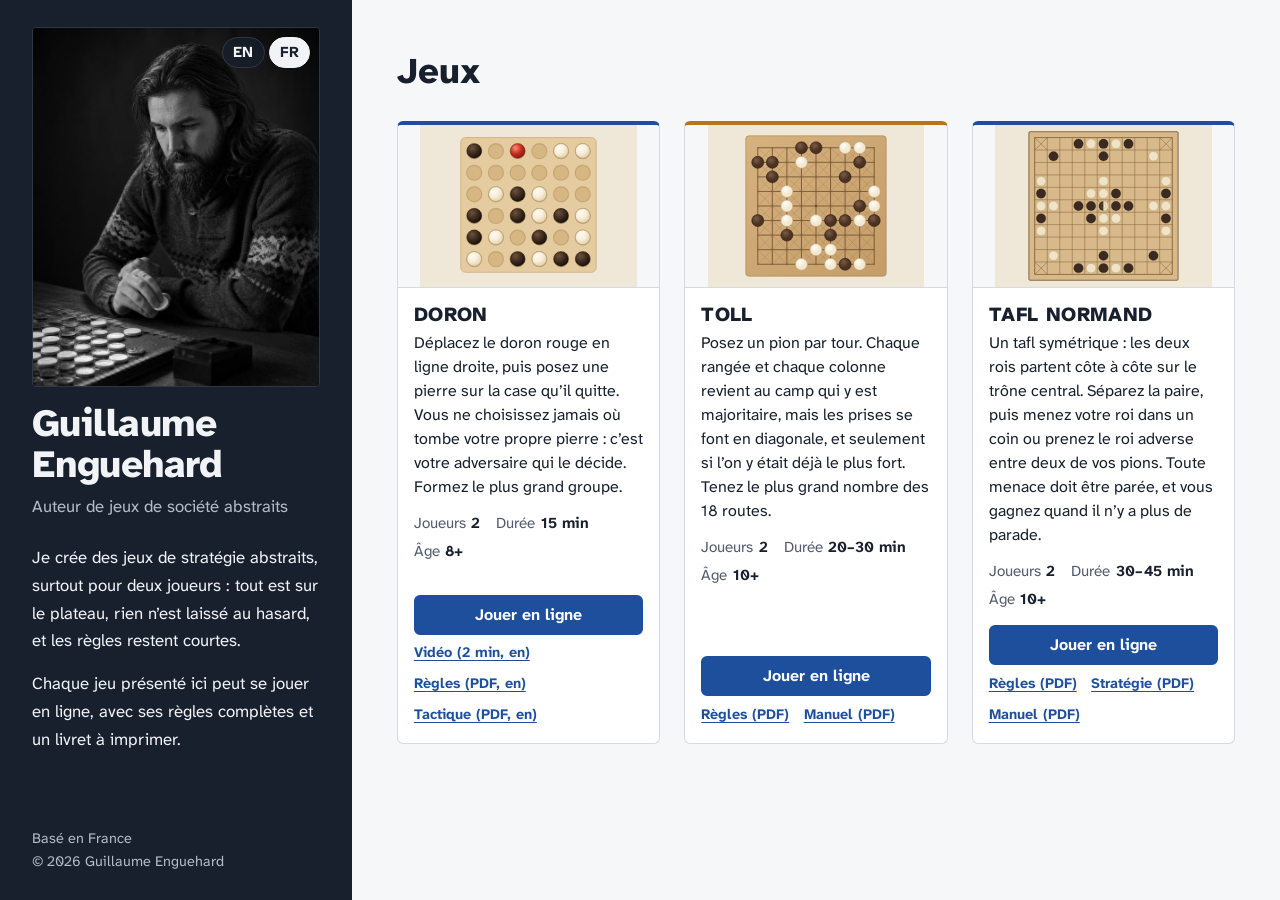
==== fr/index.html @ d9fd82e5 "TAFL NORMAND : manuel du joueur (FR/EN) et livrets sans le O rouge du logo DORON Co-Authored-By: Cla" ====
<!doctype html>
<html lang="fr">
<head>
<meta charset="utf-8">
<meta name="viewport" content="width=device-width, initial-scale=1">
<title>Guillaume Enguehard — Créateur de jeux de société abstraits</title>
<meta name="description" content="Jeux de stratégie abstraits de Guillaume Enguehard, auteur de jeux de société basé en France. Jouez en ligne, lisez les règles, téléchargez les livrets.">
<link rel="canonical" href="https://guillaume-enguehard.github.io/fr/">
<link rel="alternate" hreflang="en" href="https://guillaume-enguehard.github.io/">
<link rel="alternate" hreflang="fr" href="https://guillaume-enguehard.github.io/fr/">
<link rel="alternate" hreflang="x-default" href="https://guillaume-enguehard.github.io/">
<meta property="og:type" content="website">
<meta property="og:title" content="Guillaume Enguehard — Créateur de jeux de société abstraits">
<meta property="og:description" content="Jeux de stratégie abstraits : jouez en ligne, lisez les règles, téléchargez les livrets.">
<meta property="og:url" content="https://guillaume-enguehard.github.io/fr/">
<meta property="og:image" content="https://guillaume-enguehard.github.io/assets/portrait.jpg">
<meta property="og:locale" content="fr_FR">
<link rel="icon" href="/assets/favicon.svg" type="image/svg+xml">
<link rel="preconnect" href="https://fonts.googleapis.com">
<link rel="preconnect" href="https://fonts.gstatic.com" crossorigin>
<link href="https://fonts.googleapis.com/css2?family=Atkinson+Hyperlegible+Next:wght@400;700;800&display=swap" rel="stylesheet">
<link rel="stylesheet" href="/assets/style.css">
</head>
<body>
<a class="skip" href="#games">Aller aux jeux</a>

<div class="layout">
  <header class="profile">
    <div class="profile-inner">
      <nav class="lang-switch" aria-label="Language">
        <a href="/" hreflang="en" lang="en" title="English version">EN</a><span aria-current="true">FR</span>
      </nav>
      <div class="profile-id">
        <img class="portrait" src="/assets/portrait.jpg" width="640" height="800" alt="Guillaume Enguehard devant un plateau de jeu">
        <div>
          <h1>Guillaume Enguehard</h1>
          <p class="role">Auteur de jeux de société abstraits</p>
        </div>
      </div>
      <div class="bio">
        <p>Je crée des jeux de stratégie abstraits, surtout pour deux joueurs : tout est sur le plateau, rien n’est laissé au hasard, et les règles restent courtes.</p>
        <p>Chaque jeu présenté ici peut se jouer en ligne, avec ses règles complètes et un livret à imprimer.</p>
      </div>
      <div class="profile-footer">
        <p>Basé en France</p>
        <p>© 2026 Guillaume Enguehard</p>
      </div>
    </div>
  </header>

  <main id="main" class="catalog">
    <section id="games" aria-labelledby="games-title">
      <div class="catalog-head">
        <h2 id="games-title">Jeux</h2>
      </div>
      <div class="games">
        <article class="game" id="doron">
          <img class="game-visual" src="/games/doron/cover.svg" alt="Un plateau de DORON en cours de partie : pierres claires et sombres et le doron rouge sur un plateau de bois de 6 sur 6">
          <div class="game-body">
            <h3>DORON</h3>
            <p class="game-pitch">Déplacez le doron rouge en ligne droite, puis posez une pierre sur la case qu’il quitte. Vous ne choisissez jamais où tombe votre propre pierre&nbsp;: c’est votre adversaire qui le décide. Formez le plus grand groupe.</p>
            <dl class="game-facts">
              <div><dt>Joueurs</dt><dd>2</dd></div>
              <div><dt>Durée</dt><dd>15 min</dd></div>
              <div><dt>Âge</dt><dd>8+</dd></div>
            </dl>
            <div class="game-actions">
              <a class="btn btn-primary" href="/games/doron/play/fr.html">Jouer en ligne</a>
              <a class="btn" href="/games/doron/video-fr.html">Vidéo (2 min, en)</a>
              <a class="btn" href="/games/doron/doron-rules-en.pdf" hreflang="en">Règles (PDF, en)</a>
              <a class="btn" href="/games/doron/doron-tactics-en.pdf" hreflang="en">Tactique (PDF, en)</a>
            </div>
          </div>
        </article>

        <article class="game" id="toll">
          <img class="game-visual" src="/games/toll/cover.svg" alt="Un plateau de Toll en cours de partie : pions clairs et foncés sur un plateau de bois de 9 sur 9">
          <div class="game-body">
            <h3>TOLL</h3>
            <p class="game-pitch">Posez un pion par tour. Chaque rangée et chaque colonne revient au camp qui y est majoritaire, mais les prises se font en diagonale, et seulement si l’on y était déjà le plus fort. Tenez le plus grand nombre des 18&nbsp;routes.</p>
            <dl class="game-facts">
              <div><dt>Joueurs</dt><dd>2</dd></div>
              <div><dt>Durée</dt><dd>20–30 min</dd></div>
              <div><dt>Âge</dt><dd>10+</dd></div>
            </dl>
            <div class="game-actions">
              <a class="btn btn-primary" href="/games/toll/play/fr.html">Jouer en ligne</a>
              <a class="btn" href="/games/toll/toll-rules-fr.pdf">Règles (PDF)</a>
              <a class="btn" href="/games/toll/toll-manual-fr.pdf">Manuel (PDF)</a>
            </div>
          </div>
        </article>

        <article class="game" id="tafl-normand">
          <img class="game-visual" src="/games/tafl-normand/cover.svg" alt="Le plateau de TAFL NORMAND en position de départ : pions noirs et blancs sur un plateau de bois de 11 sur 11, les deux rois empilés sur le trône central">
          <div class="game-body">
            <h3>TAFL NORMAND</h3>
            <p class="game-pitch">Un tafl symétrique : les deux rois partent côte à côte sur le trône central. Séparez la paire, puis menez votre roi dans un coin ou prenez le roi adverse entre deux de vos pions. Toute menace doit être parée, et vous gagnez quand il n’y a plus de parade.</p>
            <dl class="game-facts">
              <div><dt>Joueurs</dt><dd>2</dd></div>
              <div><dt>Durée</dt><dd>30–45 min</dd></div>
              <div><dt>Âge</dt><dd>10+</dd></div>
            </dl>
            <div class="game-actions">
              <a class="btn btn-primary" href="/games/tafl-normand/play/fr.html">Jouer en ligne</a>
              <a class="btn" href="/games/tafl-normand/tafl-normand-rules-fr.pdf">Règles (PDF)</a>
              <a class="btn" href="/games/tafl-normand/tafl-normand-strategy-fr.pdf">Stratégie (PDF)</a>
              <a class="btn" href="/games/tafl-normand/tafl-normand-manuel-fr.pdf">Manuel (PDF)</a>
            </div>
          </div>
        </article>

        <!-- Modèle de fiche de jeu:
        <article class="game" id="game-slug">
          <img class="game-visual" src="/games/game-slug/cover.svg" alt="Description du plateau">
          <div class="game-body">
            <h3>NOM DU JEU</h3>
            <p class="game-pitch">Une ou deux phrases sur le principe du jeu.</p>
            <dl class="game-facts">
              <div><dt>Joueurs</dt><dd>2</dd></div>
              <div><dt>Durée</dt><dd>20–30 min</dd></div>
              <div><dt>Âge</dt><dd>10+</dd></div>
            </dl>
            <div class="game-actions">
              <a class="btn btn-primary" href="...">Jouer en ligne</a>
              <a class="btn" href="/games/game-slug/regles.html">Règles</a>
              <a class="btn" href="/games/game-slug/livret-fr.pdf">Livret (PDF)</a>
            </div>
          </div>
        </article>
        -->
      </div>
    </section>
  </main>
</div>

<footer class="page-footer">
  <p>Basé en France · © 2026 Guillaume Enguehard</p>
</footer>
</body>
</html>
---- assets/style.css ----
/* Guillaume Enguehard — board game portfolio
   Readability first: one hyperlegible family, generous size, high contrast.
   Layout: a side panel presenting the designer, the games listed right away. */

:root {
  --paper: #f6f7f9;
  --surface: #ffffff;
  --panel: #18202e;
  --panel-ink: #f1f3f7;
  --panel-muted: #b4bccb;
  --panel-line: #2e3748;
  --ink: #18202e;
  --muted: #535c6e;
  --line: #d6dbe3;
  --blue: #1d4f9c;        /* player one */
  --blue-ink: #ffffff;
  --ochre: #b8741a;       /* player two */
  --ochre-soft: #e3a656;
  --focus: #e0a22b;

  --font: "Atkinson Hyperlegible Next", "Atkinson Hyperlegible", system-ui, sans-serif;
  --measure: 66ch;
  --gutter: clamp(16px, 3.5vw, 48px);
}

@media (prefers-color-scheme: dark) {
  :root {
    --paper: #12161e;
    --surface: #1a1f2a;
    --panel: #0d1117;
    --panel-line: #262e3c;
    --ink: #eef1f5;
    --muted: #a7b0bf;
    --line: #2f3746;
    --blue: #7fa8ec;
    --blue-ink: #0f1520;
    --ochre: #e3a656;
  }
}

*, *::before, *::after { box-sizing: border-box; }
html { -webkit-text-size-adjust: 100%; }

body {
  margin: 0;
  background: var(--paper);
  color: var(--ink);
  font-family: var(--font);
  font-size: 1.125rem;
  line-height: 1.6;
}

a { color: var(--blue); text-underline-offset: 0.18em; }
a:hover { text-decoration-thickness: 2px; }

:focus-visible {
  outline: 3px solid var(--focus);
  outline-offset: 3px;
  border-radius: 2px;
}

.skip {
  position: absolute; left: -999px; top: 0;
  background: var(--surface); color: var(--ink); padding: .5rem 1rem; z-index: 10;
}
.skip:focus { left: 1rem; }

/* ---------- Page layout ---------- */
.layout {
  display: grid;
  grid-template-columns: minmax(17rem, 22rem) minmax(0, 1fr);
  min-height: 100vh;
}

/* ---------- Side panel: the designer ---------- */
.profile {
  background: var(--panel);
  color: var(--panel-ink);
}
.profile-inner {
  position: relative;
  min-height: 100vh;
  display: flex; flex-direction: column; gap: 1.5rem;
  padding: clamp(1.25rem, 3vh, 2.5rem) clamp(1.5rem, 2.5vw, 2.25rem);
}
.profile-id { display: flex; flex-direction: column; gap: 1rem; }
.profile a { color: var(--panel-ink); }

.lang-switch {
  position: absolute; z-index: 1;
  top: calc(clamp(1.25rem, 3vh, 2.5rem) + .6rem);
  right: calc(clamp(1.5rem, 2.5vw, 2.25rem) + .6rem);
  display: flex; gap: .25rem;
  font-size: .95rem; font-weight: 700;
}
.lang-switch a, .lang-switch span {
  padding: .15rem .65rem; border-radius: 999px; text-decoration: none;
  border: 1px solid var(--panel-line);
}
.lang-switch span { background: var(--panel-ink); color: var(--panel); border-color: var(--panel-ink); }
.lang-switch a { background: color-mix(in srgb, var(--panel) 70%, transparent); }
.lang-switch a:hover { border-color: var(--panel-muted); }

.portrait {
  width: 100%; height: auto; display: block;
  border-radius: 4px;
  border: 1px solid var(--panel-line);
}
.emblem { width: 6.5rem; height: auto; display: block; }
.emblem .grid { stroke: var(--panel-line); }
.emblem .dark { fill: var(--blue); }
.emblem .light { fill: var(--ochre-soft); }

.profile h1 {
  font-size: clamp(2rem, 3vw, 2.5rem);
  line-height: 1.08;
  letter-spacing: -0.015em;
  margin: 0;
  font-weight: 800;
}
.role { margin: .5rem 0 0; color: var(--panel-muted); font-size: 1.05rem; }

.bio { margin: 0; font-size: 1.05rem; line-height: 1.65; }
.bio p { margin: 0 0 .9em; }
.bio p:last-child { margin-bottom: 0; }

.profile-links { list-style: none; margin: 0; padding: 0; display: grid; gap: .5rem; font-size: 1rem; }
.profile-footer { margin-top: auto; color: var(--panel-muted); font-size: .9rem; }
.profile-footer p { margin: 0; }

/* Keep the panel in view while scrolling, only when it fits the screen height */
@media (min-width: 52.01rem) and (min-height: 50rem) {
  .profile-inner { position: sticky; top: 0; }
}

/* ---------- Main: the games ---------- */
.catalog {
  padding: clamp(2rem, 4vw, 3.25rem) var(--gutter) 4rem;
  max-width: 78rem;
}
.catalog-head {
  display: flex; align-items: baseline; justify-content: space-between; gap: 1rem;
  margin-bottom: 1.75rem;
}
.catalog h2 {
  font-size: clamp(1.75rem, 3vw, 2.25rem);
  line-height: 1.15; margin: 0; font-weight: 800;
}
.catalog-count { color: var(--muted); margin: 0; }

.games {
  display: grid;
  grid-template-columns: repeat(auto-fill, minmax(min(100%, 13.5rem), 1fr));
  gap: clamp(1rem, 2vw, 1.5rem);
}

.game {
  display: flex; flex-direction: column;
  background: var(--surface);
  border: 1px solid var(--line);
  border-top: 4px solid var(--blue);
  border-radius: 6px;
  overflow: hidden;
}
.game:nth-child(even) { border-top-color: var(--ochre); }
.game-visual {
  width: 100%; aspect-ratio: 16 / 10; object-fit: contain;
  display: block; background: var(--paper);
  border-bottom: 1px solid var(--line);
}
.game-body {
  display: flex; flex-direction: column; flex: 1;
  padding: .9rem 1rem 1rem;
}
.game h3 { font-size: 1.25rem; line-height: 1.2; margin: 0 0 .3rem; font-weight: 800; text-transform: uppercase; letter-spacing: .02em; }
.game-pitch { margin: 0 0 .75rem; font-size: 1rem; line-height: 1.5; }
.game-facts {
  display: flex; flex-wrap: wrap; gap: .2rem 1rem;
  margin: 0 0 .9rem; font-size: .95rem;
}
.game-facts div { display: flex; gap: .35rem; }
.game-facts dt { color: var(--muted); }
.game-facts dd { margin: 0; font-weight: 700; }
.game-actions { margin-top: auto; display: flex; flex-wrap: wrap; align-items: center; gap: .4rem .9rem; }
.game-actions .btn-primary { flex: 1 0 100%; min-height: 2.5rem; }
/* Secondary links (rules, manual): plain underlined links, easier to fit */
.game-actions .btn:not(.btn-primary) {
  min-height: 0; padding: .2rem 0; border: 0; border-radius: 0;
  background: none; font-size: .9rem;
  text-decoration: underline; text-underline-offset: .2em;
}
.game-actions .btn:not(.btn-primary):hover { background: none; text-decoration-thickness: 2px; }

/* Buttons */
.btn {
  display: inline-flex; align-items: center; justify-content: center; text-align: center;
  min-height: 2.75rem; padding: .45rem .9rem;
  border: 2px solid var(--blue); border-radius: 6px;
  color: var(--blue); background: transparent;
  font-weight: 700; font-size: 1rem; line-height: 1.25; text-decoration: none;
}
.btn:hover { background: color-mix(in srgb, var(--blue) 10%, transparent); text-decoration: none; }
.btn-primary { background: var(--blue); color: var(--blue-ink); }
.btn-primary:hover { background: color-mix(in srgb, var(--blue) 85%, var(--ink)); }

.empty {
  grid-column: 1 / -1;
  padding: 1.5rem; border: 2px dashed var(--line); border-radius: 6px;
  color: var(--muted); max-width: var(--measure); margin: 0;
}

/* ---------- Small screens: the panel becomes a header ---------- */
@media (max-width: 52rem) {
  .layout { grid-template-columns: 1fr; }
  .profile-inner {
    position: static; min-height: 0;
    padding: 1.5rem var(--gutter) 2rem; gap: 1.25rem;
  }
  .emblem { width: 4.5rem; }
  .lang-switch { position: static; align-self: flex-end; margin-bottom: -.75rem; }
  .profile-id { flex-direction: row; align-items: center; gap: 1rem; }
  .portrait { width: 5.5rem; height: 5.5rem; flex: none; border-radius: 50%; object-fit: cover; object-position: 50% 18%; }
  .profile h1 { font-size: 1.75rem; }
  .profile-footer { display: none; }
  .catalog { padding-top: 2rem; }
}
.page-footer { display: none; }
@media (max-width: 52rem) {
  .page-footer { display: block; padding: 0 var(--gutter) 2rem; color: var(--muted); font-size: .9rem; }
  .page-footer p { margin: 0; }
}

/* ---------- Video page ---------- */
.video-page {
  max-width: 64rem; margin: 0 auto;
  padding: clamp(1.5rem, 4vw, 3rem) var(--gutter) 4rem;
  display: flex; flex-direction: column; gap: 1rem;
}
.video-page .back { margin: 0; font-size: 1rem; }
.video-page h1 { font-size: clamp(2rem, 4vw, 2.75rem); line-height: 1.1; margin: 0; font-weight: 800; }
.video-sub { margin: -.5rem 0 0; color: var(--muted); font-size: 1.15rem; }
.video-player {
  width: 100%; height: auto; aspect-ratio: 16 / 9; display: block;
  background: var(--surface); border: 1px solid var(--line); border-radius: 6px;
}
.video-note { margin: 0; color: var(--muted); font-size: 1rem; }
.video-actions { display: flex; flex-wrap: wrap; gap: .6rem; }
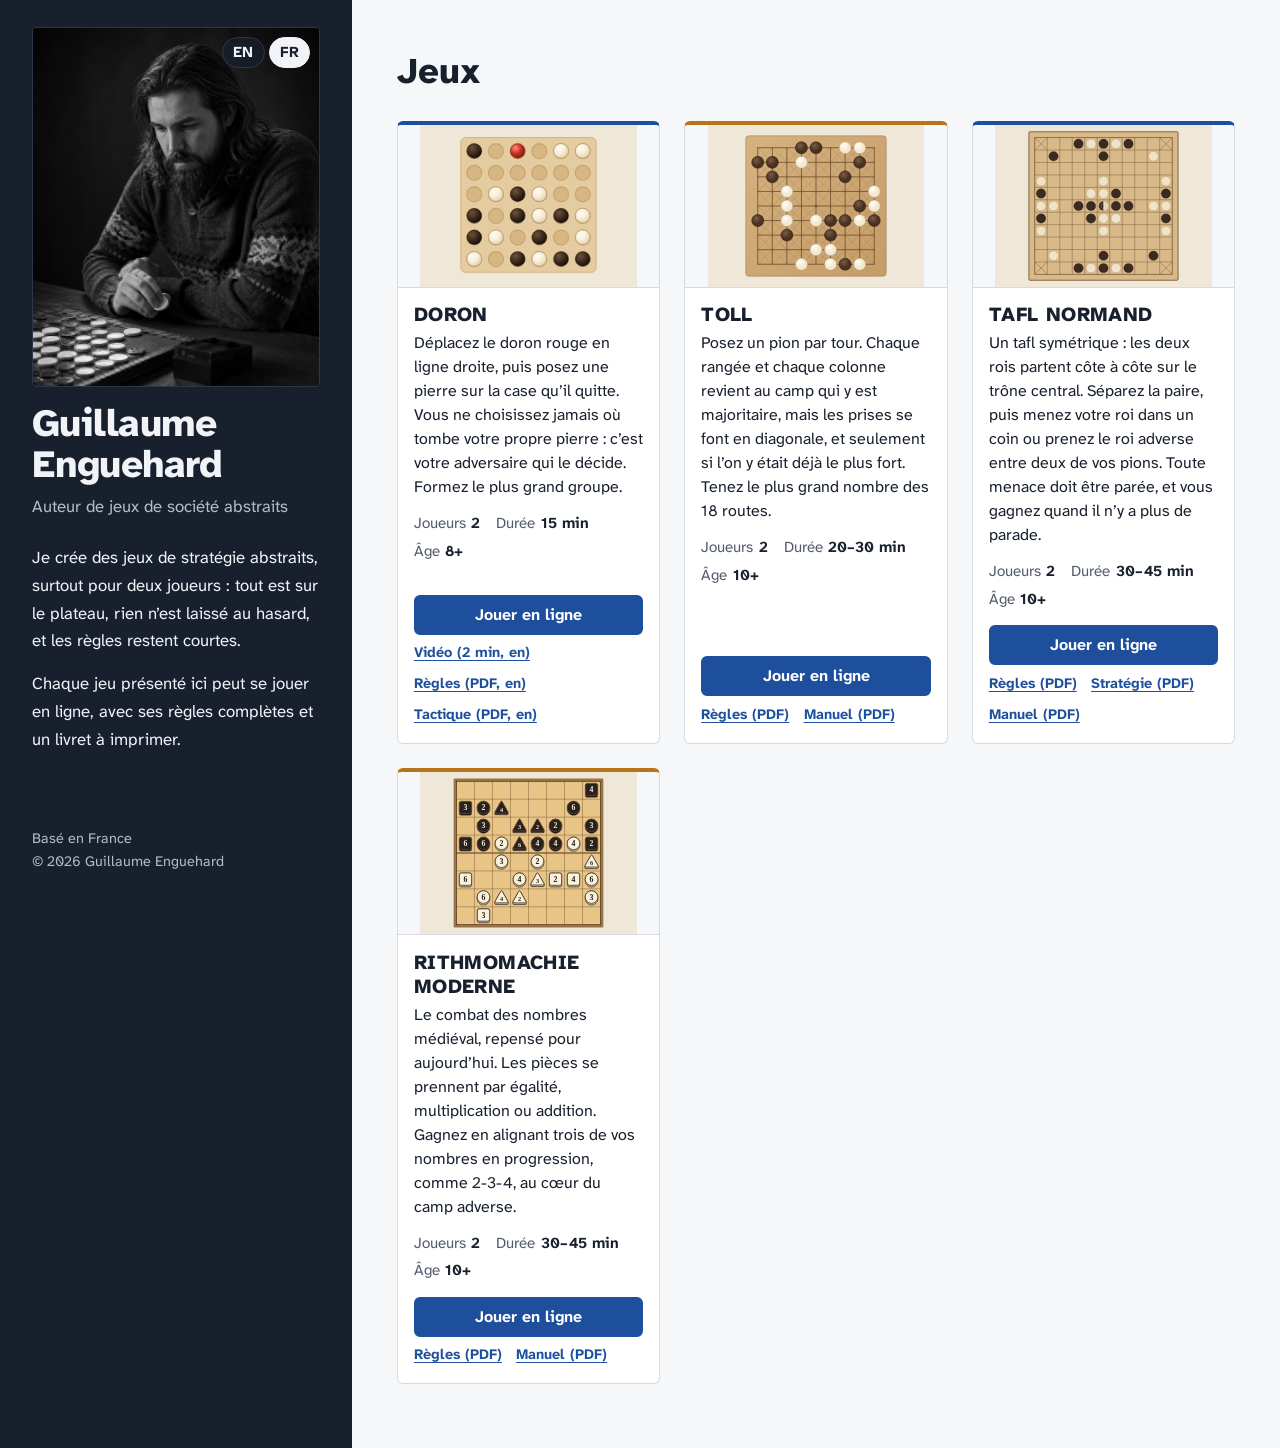
==== commit a7ad0e55: "RITHMOMACHIE MODERNE : jeu en ligne (FR/EN, sans mode automatique), règles et manuels en PDF Co-Auth" ====
--- a/fr/index.html
+++ b/fr/index.html
@@ -110,6 +110,24 @@
           </div>
         </article>
 
+        <article class="game" id="rithmomachia">
+          <img class="game-visual" src="/games/rithmomachia/cover.svg" alt="Le plateau de RITHMOMACHIE MODERNE en cours de partie : cercles, triangles et carrés d’ivoire et d’ébène portant les nombres 2, 3, 4 et 6 sur un plateau de bois de 8 sur 8">
+          <div class="game-body">
+            <h3>RITHMOMACHIE MODERNE</h3>
+            <p class="game-pitch">Le combat des nombres médiéval, repensé pour aujourd’hui. Les pièces se prennent par égalité, multiplication ou addition. Gagnez en alignant trois de vos nombres en progression, comme 2-3-4, au cœur du camp adverse.</p>
+            <dl class="game-facts">
+              <div><dt>Joueurs</dt><dd>2</dd></div>
+              <div><dt>Durée</dt><dd>30–45 min</dd></div>
+              <div><dt>Âge</dt><dd>10+</dd></div>
+            </dl>
+            <div class="game-actions">
+              <a class="btn btn-primary" href="/games/rithmomachia/play/fr.html">Jouer en ligne</a>
+              <a class="btn" href="/games/rithmomachia/rithmomachie-moderne-regles-fr.pdf">Règles (PDF)</a>
+              <a class="btn" href="/games/rithmomachia/rithmomachie-moderne-manuel-fr.pdf">Manuel (PDF)</a>
+            </div>
+          </div>
+        </article>
+
         <!-- Modèle de fiche de jeu:
         <article class="game" id="game-slug">
           <img class="game-visual" src="/games/game-slug/cover.svg" alt="Description du plateau">
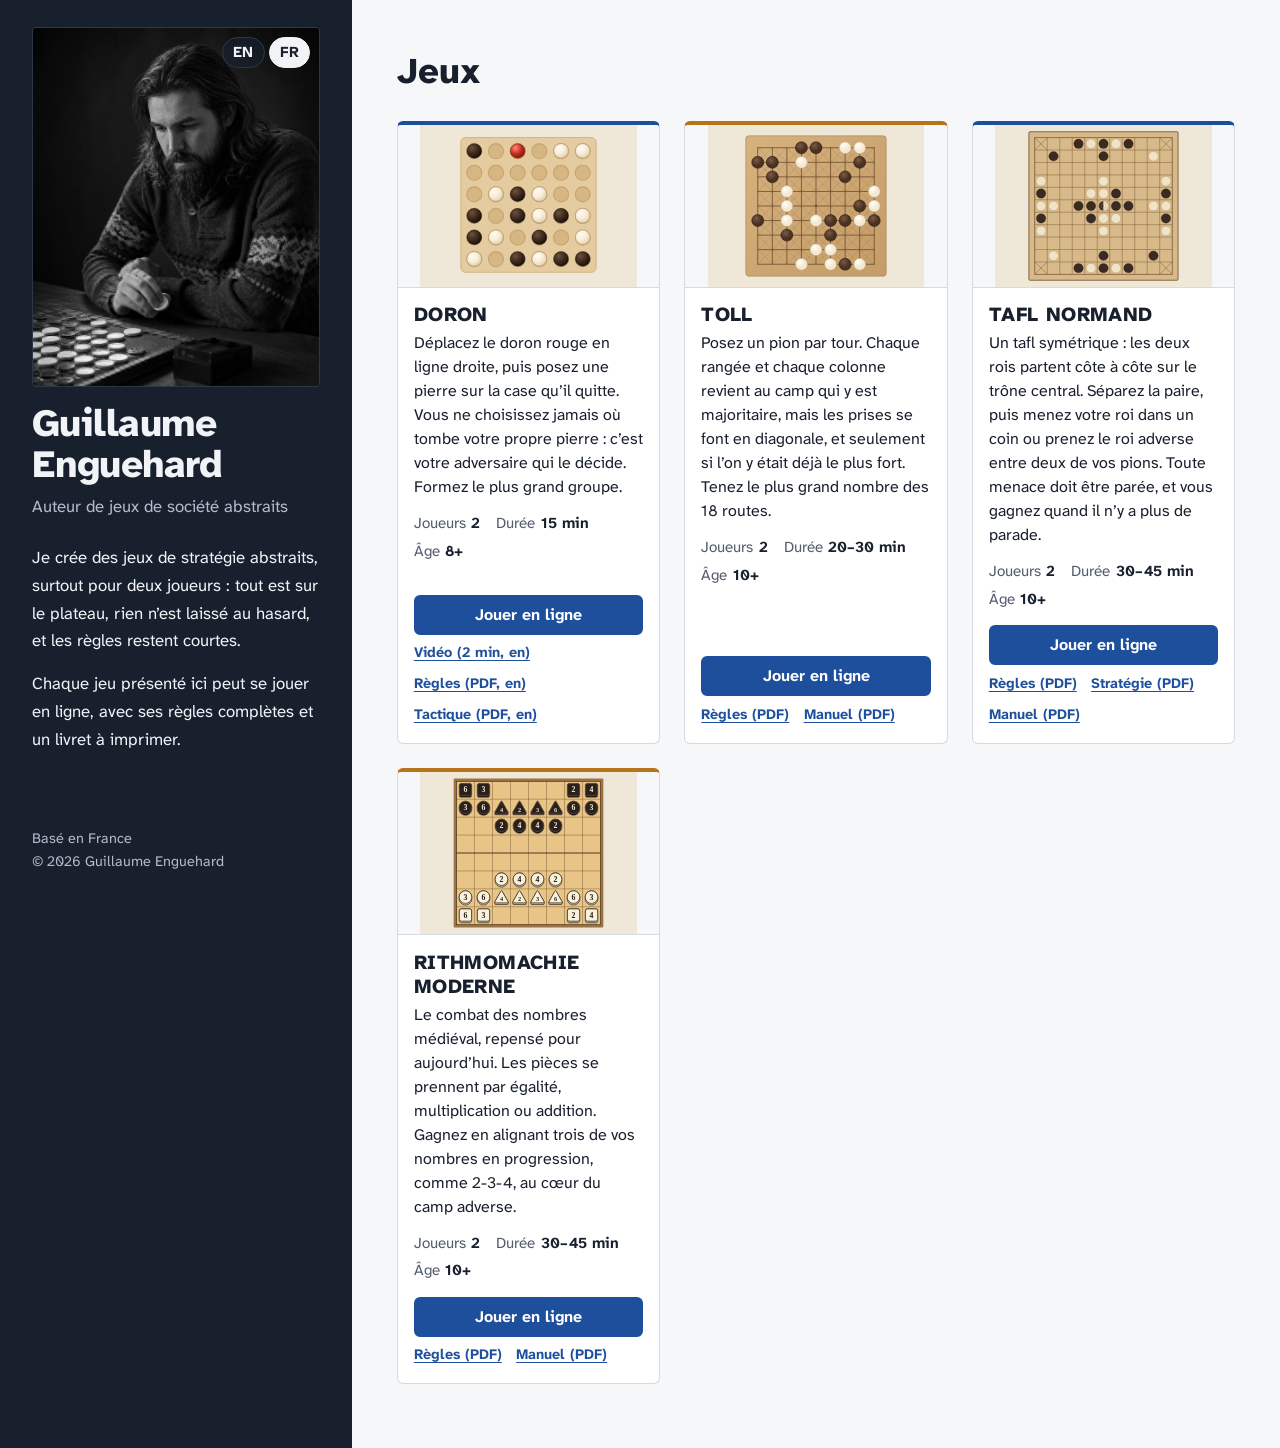
==== commit 0d8f2b22: "RITHMOMACHIE MODERNE : visuel de la fiche en position de départ Co-Authored-By: Claude Opus 5.5 <nor" ====
--- a/fr/index.html
+++ b/fr/index.html
@@ -111,7 +111,7 @@
         </article>
 
         <article class="game" id="rithmomachia">
-          <img class="game-visual" src="/games/rithmomachia/cover.svg" alt="Le plateau de RITHMOMACHIE MODERNE en cours de partie : cercles, triangles et carrés d’ivoire et d’ébène portant les nombres 2, 3, 4 et 6 sur un plateau de bois de 8 sur 8">
+          <img class="game-visual" src="/games/rithmomachia/cover.svg" alt="Le plateau de RITHMOMACHIE MODERNE en position de départ : cercles, triangles et carrés d’ivoire et d’ébène portant les nombres 2, 3, 4 et 6 sur un plateau de bois de 8 sur 8">
           <div class="game-body">
             <h3>RITHMOMACHIE MODERNE</h3>
             <p class="game-pitch">Le combat des nombres médiéval, repensé pour aujourd’hui. Les pièces se prennent par égalité, multiplication ou addition. Gagnez en alignant trois de vos nombres en progression, comme 2-3-4, au cœur du camp adverse.</p>
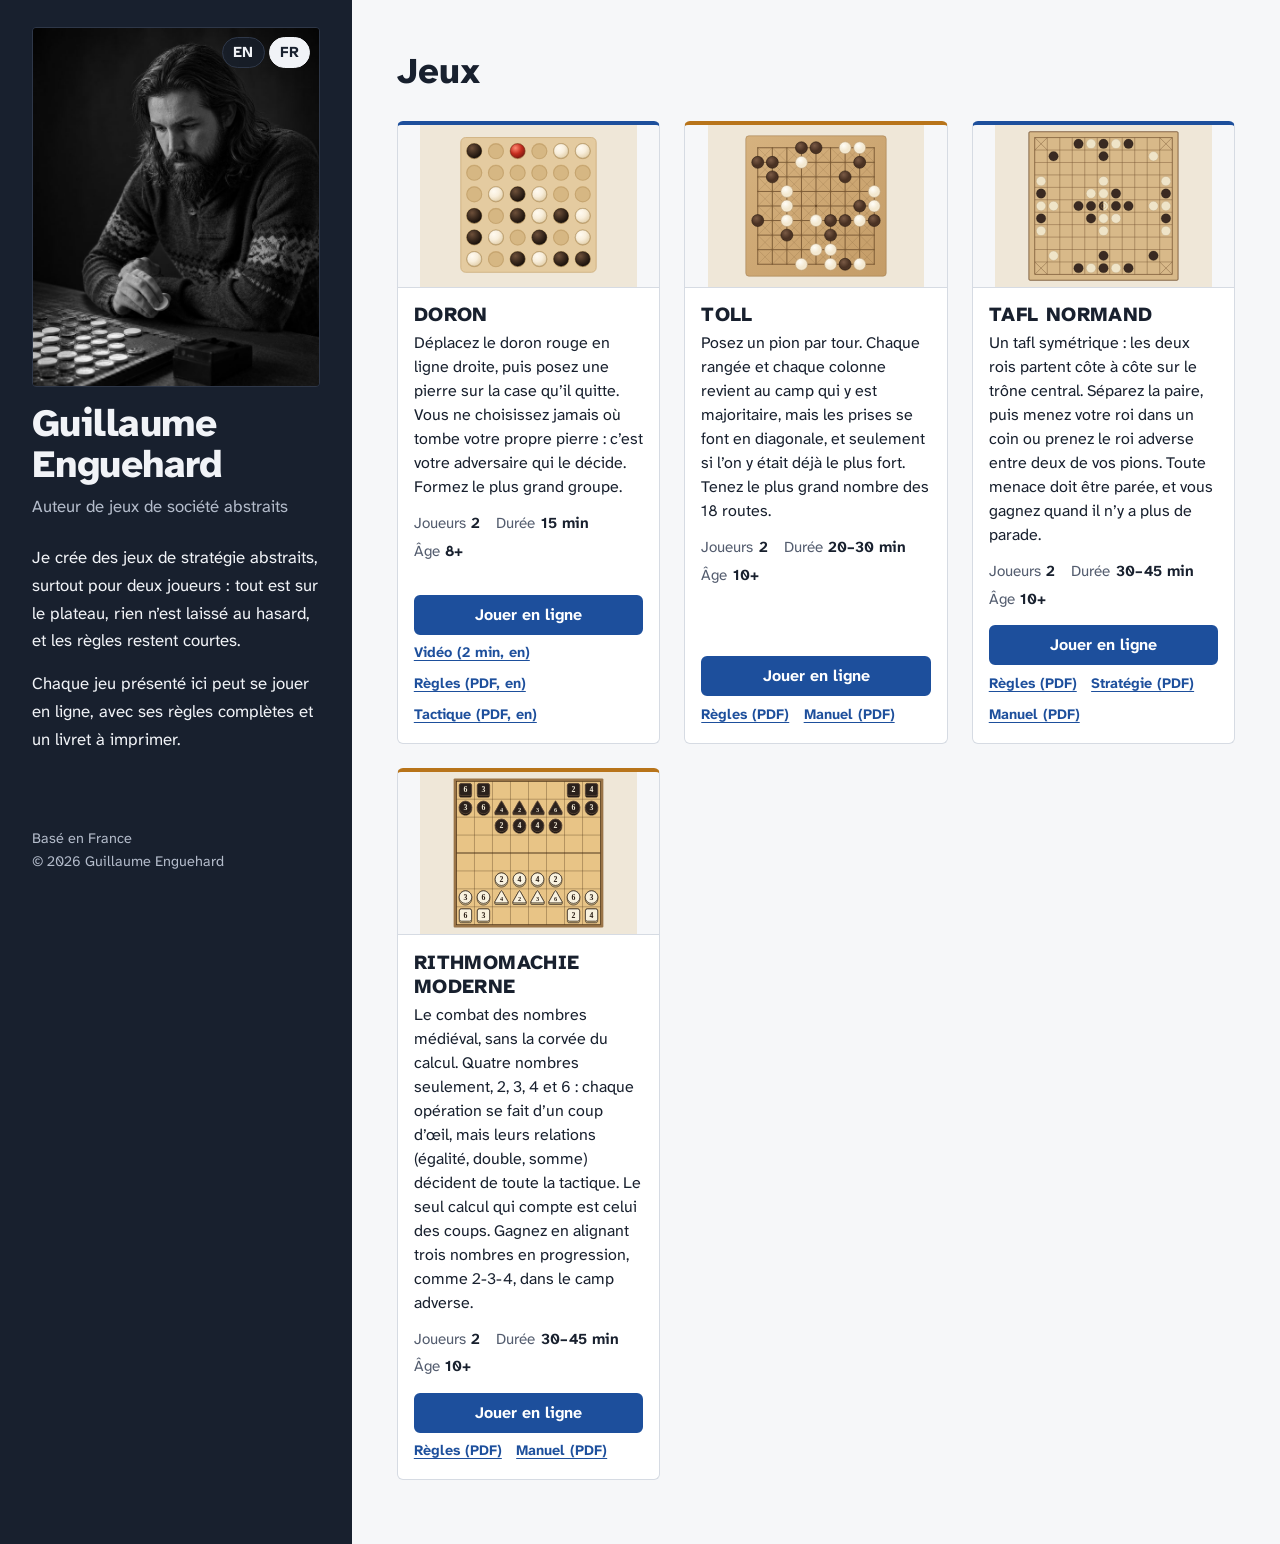
==== commit b9451e9b: "RITHMOMACHIE MODERNE : présentation centrée sur le calcul tactique plutôt qu'arithmétique Co-Authore" ====
--- a/fr/index.html
+++ b/fr/index.html
@@ -111,10 +111,10 @@
         </article>
 
         <article class="game" id="rithmomachia">
-          <img class="game-visual" src="/games/rithmomachia/cover.svg" alt="Le plateau de RITHMOMACHIE MODERNE en position de départ : cercles, triangles et carrés d’ivoire et d’ébène portant les nombres 2, 3, 4 et 6 sur un plateau de bois de 8 sur 8">
+          <img class="game-visual" src="/games/rithmomachia/cover.svg?v=2" alt="Le plateau de RITHMOMACHIE MODERNE en position de départ : cercles, triangles et carrés d’ivoire et d’ébène portant les nombres 2, 3, 4 et 6 sur un plateau de bois de 8 sur 8">
           <div class="game-body">
             <h3>RITHMOMACHIE MODERNE</h3>
-            <p class="game-pitch">Le combat des nombres médiéval, repensé pour aujourd’hui. Les pièces se prennent par égalité, multiplication ou addition. Gagnez en alignant trois de vos nombres en progression, comme 2-3-4, au cœur du camp adverse.</p>
+            <p class="game-pitch">Le combat des nombres médiéval, sans la corvée du calcul. Quatre nombres seulement, 2, 3, 4 et 6 : chaque opération se fait d’un coup d’œil, mais leurs relations (égalité, double, somme) décident de toute la tactique. Le seul calcul qui compte est celui des coups. Gagnez en alignant trois nombres en progression, comme 2-3-4, dans le camp adverse.</p>
             <dl class="game-facts">
               <div><dt>Joueurs</dt><dd>2</dd></div>
               <div><dt>Durée</dt><dd>30–45 min</dd></div>
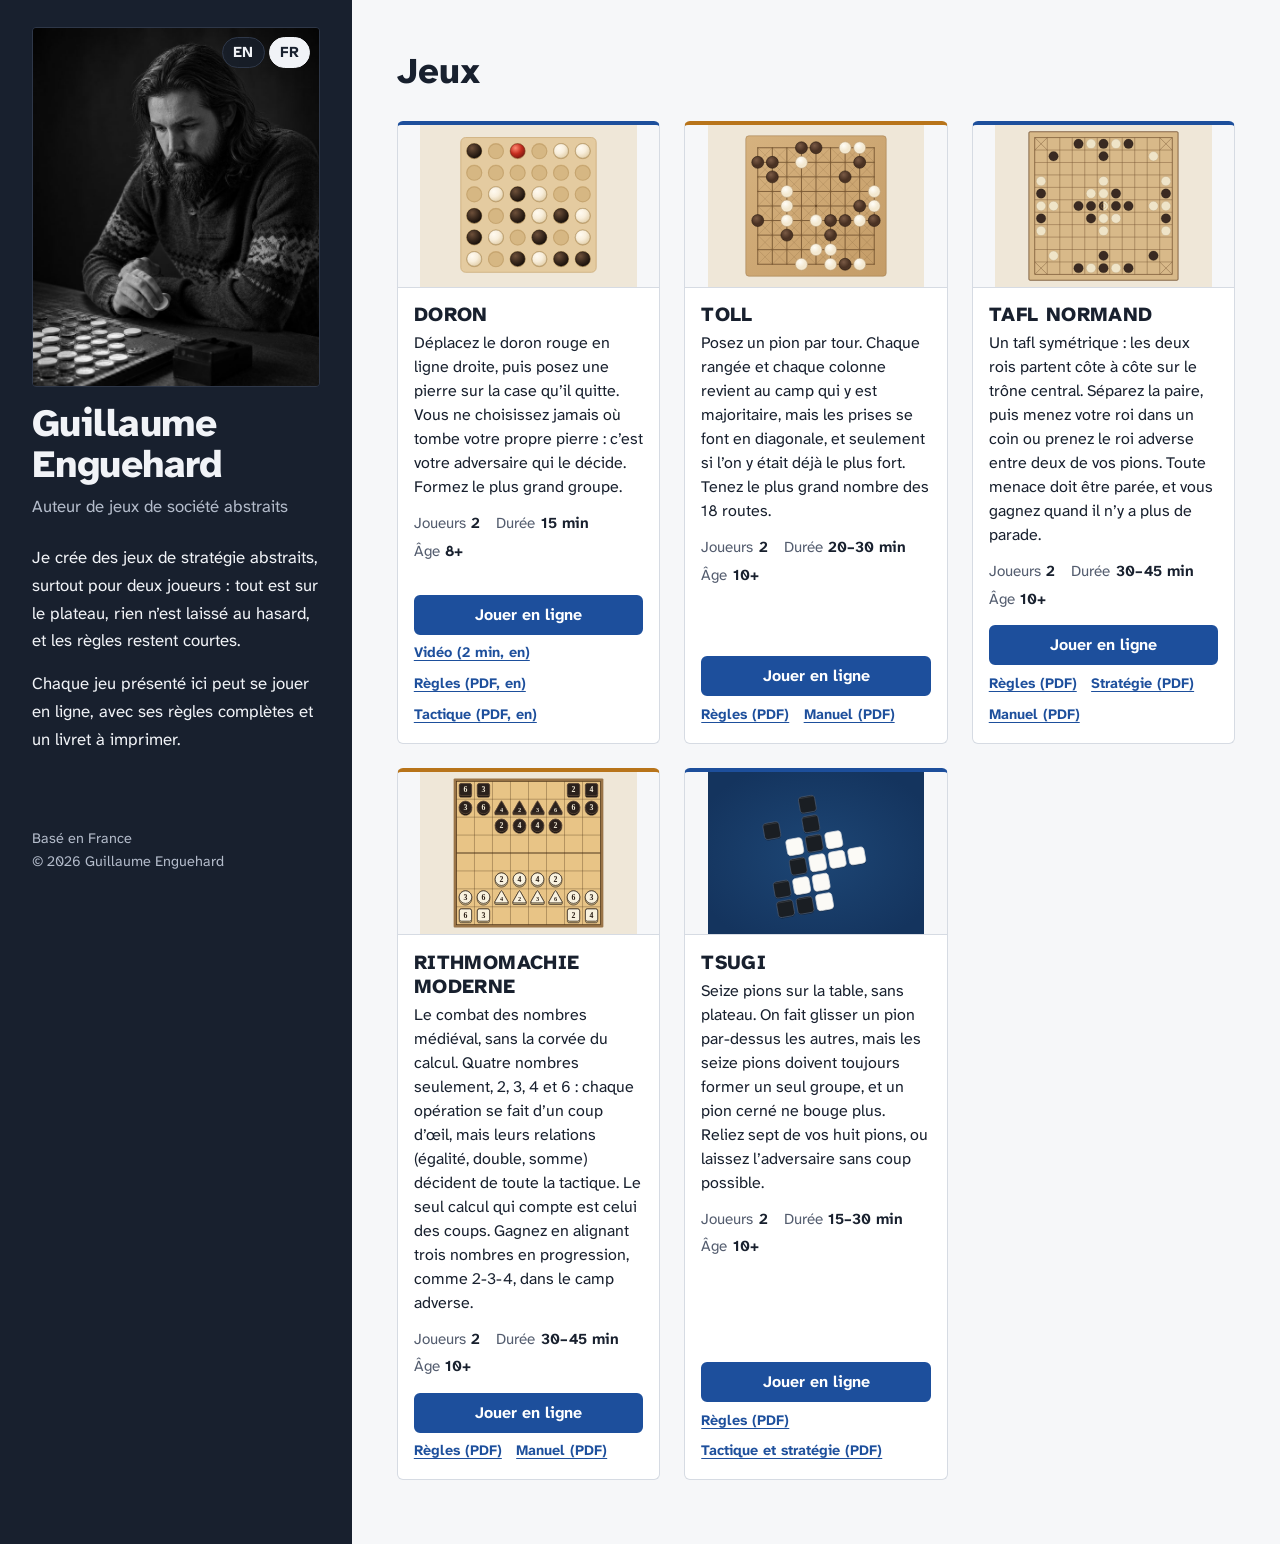
==== commit 8a93bf88: "TSUGI : ajout du jeu (jeu en ligne sans auto-jeu, règles et guide en PDF, FR et EN) Co-Authored-By: " ====
--- a/fr/index.html
+++ b/fr/index.html
@@ -128,6 +128,24 @@
           </div>
         </article>
 
+        <article class="game" id="tsugi">
+          <img class="game-visual" src="/games/tsugi/cover.svg" alt="Des pions de TSUGI en cours de partie : pions carrés blancs et noirs rassemblés sur la table, sans plateau">
+          <div class="game-body">
+            <h3>TSUGI</h3>
+            <p class="game-pitch">Seize pions sur la table, sans plateau. On fait glisser un pion par-dessus les autres, mais les seize pions doivent toujours former un seul groupe, et un pion cerné ne bouge plus. Reliez sept de vos huit pions, ou laissez l’adversaire sans coup possible.</p>
+            <dl class="game-facts">
+              <div><dt>Joueurs</dt><dd>2</dd></div>
+              <div><dt>Durée</dt><dd>15–30 min</dd></div>
+              <div><dt>Âge</dt><dd>10+</dd></div>
+            </dl>
+            <div class="game-actions">
+              <a class="btn btn-primary" href="/games/tsugi/play/fr.html">Jouer en ligne</a>
+              <a class="btn" href="/games/tsugi/tsugi-regles-fr.pdf">Règles (PDF)</a>
+              <a class="btn" href="/games/tsugi/tsugi-tactique-strategie-fr.pdf">Tactique et stratégie (PDF)</a>
+            </div>
+          </div>
+        </article>
+
         <!-- Modèle de fiche de jeu:
         <article class="game" id="game-slug">
           <img class="game-visual" src="/games/game-slug/cover.svg" alt="Description du plateau">
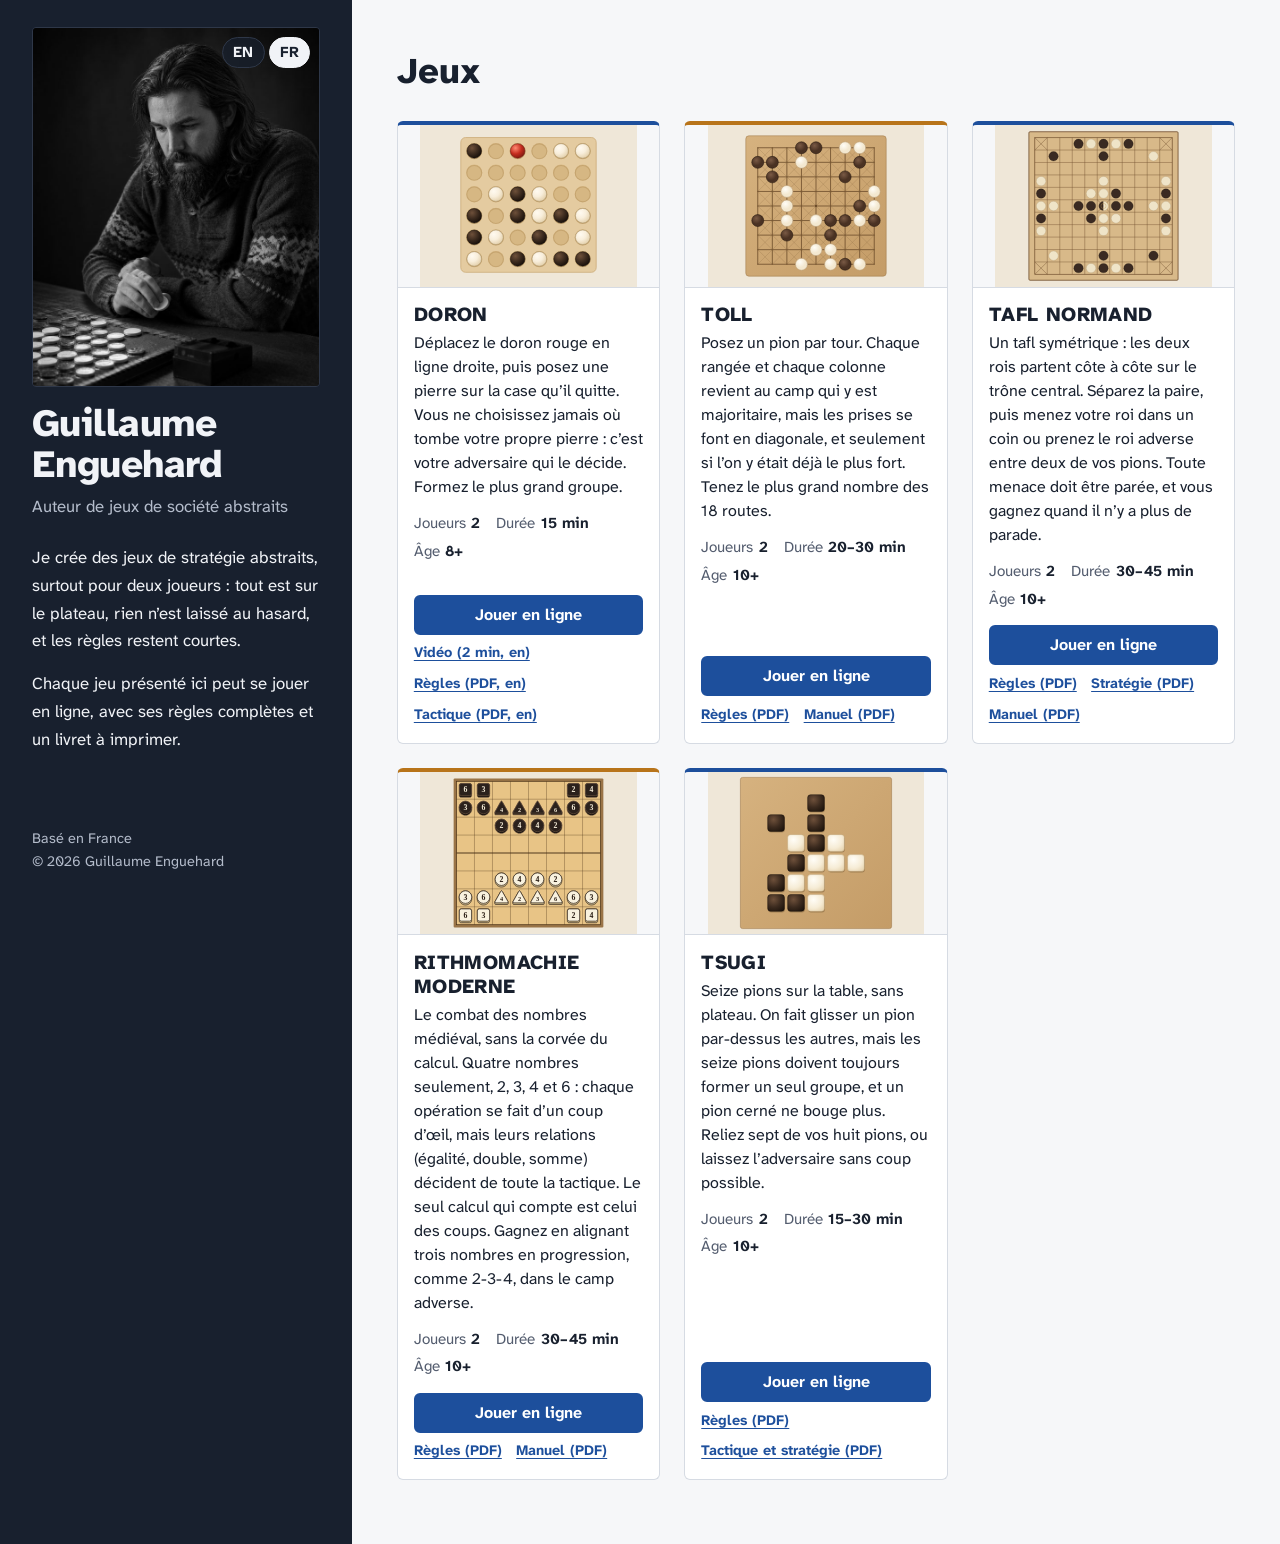
==== commit 30358aa7: "TSUGI : visuel de la fiche dans le style des autres jeux (bois et ivoire) Co-Authored-By: Claude Opu" ====
--- a/fr/index.html
+++ b/fr/index.html
@@ -129,7 +129,7 @@
         </article>
 
         <article class="game" id="tsugi">
-          <img class="game-visual" src="/games/tsugi/cover.svg" alt="Des pions de TSUGI en cours de partie : pions carrés blancs et noirs rassemblés sur la table, sans plateau">
+          <img class="game-visual" src="/games/tsugi/cover.svg?v=2" alt="Des pions de TSUGI en cours de partie : pions carrés d’ivoire et d’ébène rassemblés sur une table en bois, sans plateau">
           <div class="game-body">
             <h3>TSUGI</h3>
             <p class="game-pitch">Seize pions sur la table, sans plateau. On fait glisser un pion par-dessus les autres, mais les seize pions doivent toujours former un seul groupe, et un pion cerné ne bouge plus. Reliez sept de vos huit pions, ou laissez l’adversaire sans coup possible.</p>
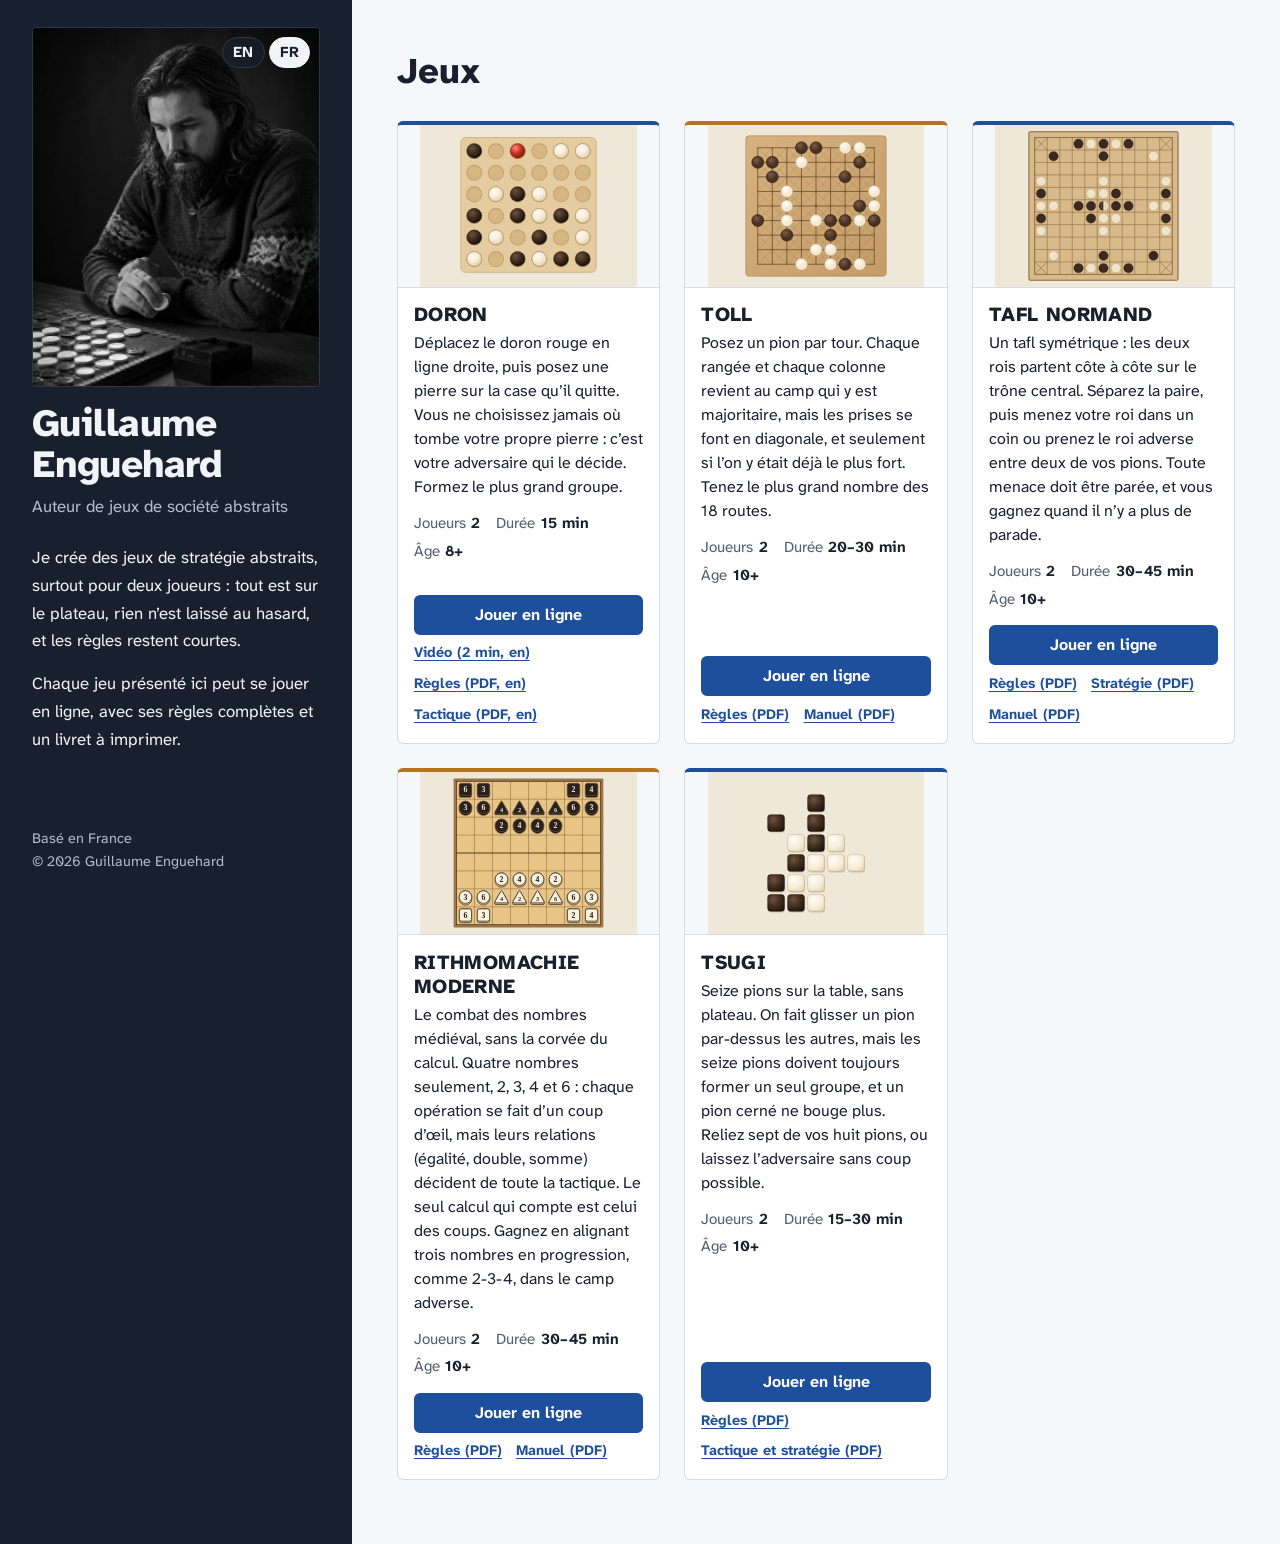
==== commit 171c11b6: "TSUGI : visuel sans table, pions directement sur le fond Co-Authored-By: Claude Opus 5.5 <noreply@an" ====
--- a/fr/index.html
+++ b/fr/index.html
@@ -111,7 +111,7 @@
         </article>
 
         <article class="game" id="rithmomachia">
-          <img class="game-visual" src="/games/rithmomachia/cover.svg?v=2" alt="Le plateau de RITHMOMACHIE MODERNE en position de départ : cercles, triangles et carrés d’ivoire et d’ébène portant les nombres 2, 3, 4 et 6 sur un plateau de bois de 8 sur 8">
+          <img class="game-visual" src="/games/rithmomachia/cover.svg?v=3" alt="Le plateau de RITHMOMACHIE MODERNE en position de départ : cercles, triangles et carrés d’ivoire et d’ébène portant les nombres 2, 3, 4 et 6 sur un plateau de bois de 8 sur 8">
           <div class="game-body">
             <h3>RITHMOMACHIE MODERNE</h3>
             <p class="game-pitch">Le combat des nombres médiéval, sans la corvée du calcul. Quatre nombres seulement, 2, 3, 4 et 6 : chaque opération se fait d’un coup d’œil, mais leurs relations (égalité, double, somme) décident de toute la tactique. Le seul calcul qui compte est celui des coups. Gagnez en alignant trois nombres en progression, comme 2-3-4, dans le camp adverse.</p>
@@ -129,7 +129,7 @@
         </article>
 
         <article class="game" id="tsugi">
-          <img class="game-visual" src="/games/tsugi/cover.svg?v=2" alt="Des pions de TSUGI en cours de partie : pions carrés d’ivoire et d’ébène rassemblés sur une table en bois, sans plateau">
+          <img class="game-visual" src="/games/tsugi/cover.svg?v=3" alt="Des pions de TSUGI en cours de partie : pions carrés d’ivoire et d’ébène rassemblés, sans plateau">
           <div class="game-body">
             <h3>TSUGI</h3>
             <p class="game-pitch">Seize pions sur la table, sans plateau. On fait glisser un pion par-dessus les autres, mais les seize pions doivent toujours former un seul groupe, et un pion cerné ne bouge plus. Reliez sept de vos huit pions, ou laissez l’adversaire sans coup possible.</p>
